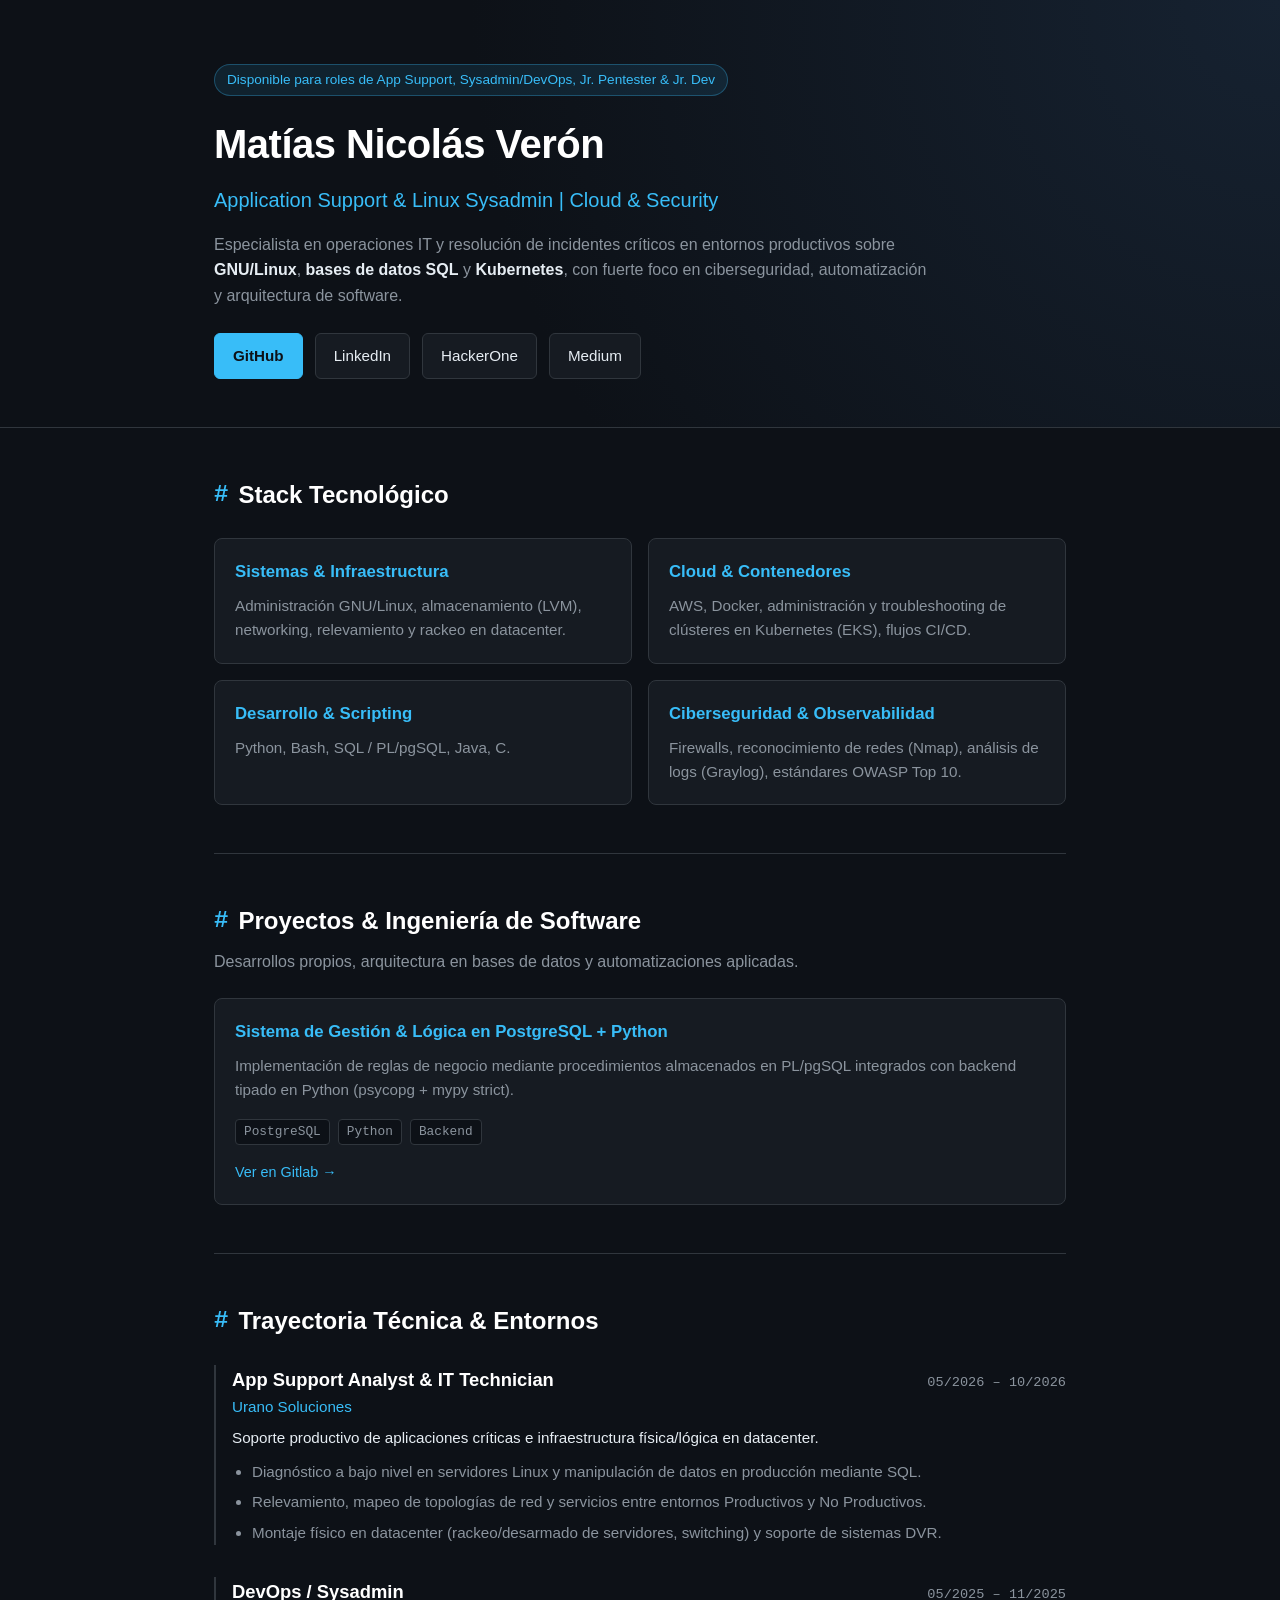
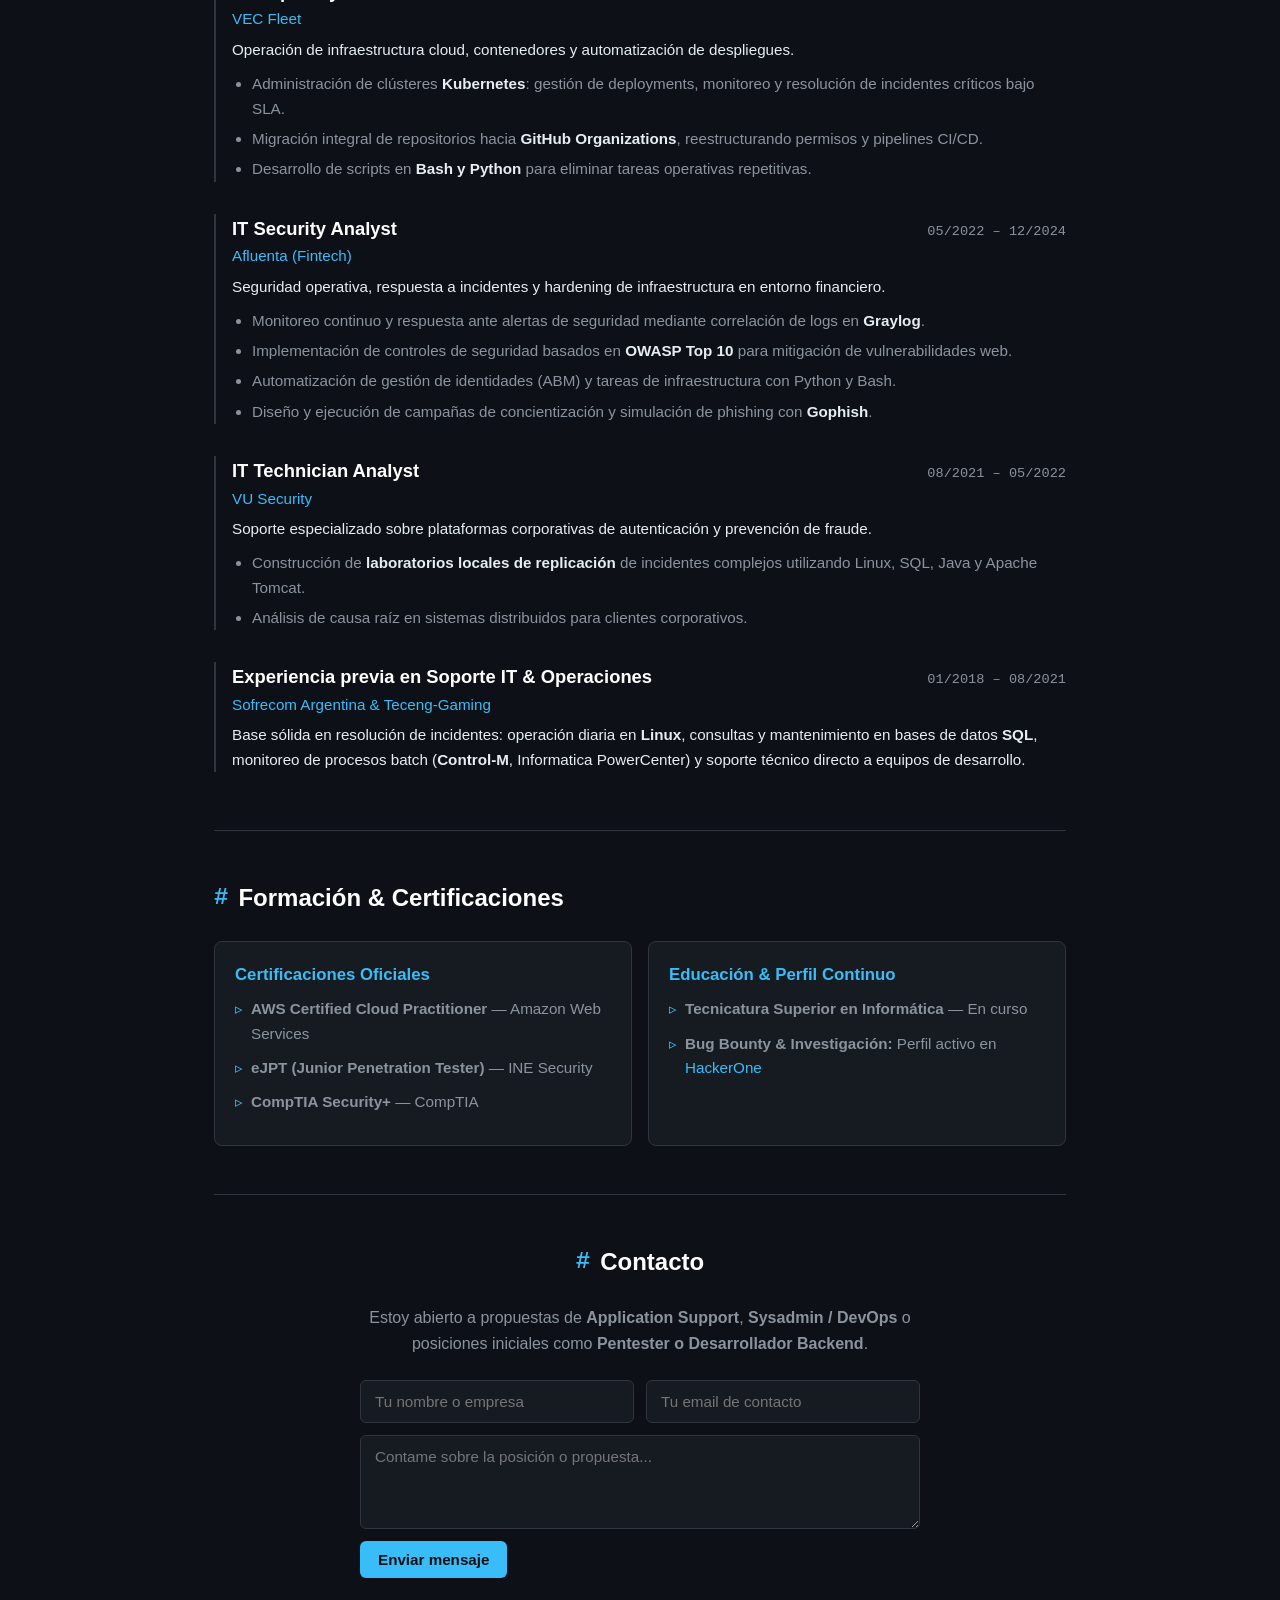
==== index.html @ e2628ff7 "Rename myWeb.html to index.html" ====
<!DOCTYPE html>
<html lang="es">
<head>
    <meta charset="UTF-8">
    <meta name="viewport" content="width=device-width, initial-scale=1.0">
    <title>Matias Nicolas Veron | Application Support, Sysadmin & DevOps</title>
    <link rel="stylesheet" href="style.css">
</head>
<body>
    <header class="hero">
        <div class="container">
            <span class="badge-status">Disponible para roles de App Support, Sysadmin/DevOps, Jr. Pentester & Jr. Dev</span>
            <h1>Matías Nicolás Verón</h1>
            <p class="subtitle">Application Support & Linux Sysadmin | Cloud & Security</p>
            <p class="bio">
                Especialista en operaciones IT y resolución de incidentes críticos en entornos productivos sobre 
                <strong>GNU/Linux</strong>, <strong>bases de datos SQL</strong> y <strong>Kubernetes</strong>, con fuerte foco 
                en ciberseguridad, automatización y arquitectura de software.
            </p>
            <nav class="social-links">
                <a class="btn primary" href="https://github.com/dempseyroll" target="_blank" rel="noopener">GitHub</a>
                <a class="btn" href="https://linkedin.com/in/matias-veron" target="_blank" rel="noopener">LinkedIn</a>
                <a class="btn" href="https://hackerone.com/dempseyroll?type=user" target="_blank" rel="noopener">HackerOne</a>
                <a class="btn" href="https://medium.com/@d3mps3y" target="_blank" rel="noopener">Medium</a>
            </nav>
        </div>
    </header>

    <main class="container">

        <!-- STACK TECNOLÓGICO -->
        <section id="stack">
            <h2>Stack Tecnológico</h2>
            <div class="grid-2">
                <div class="card">
                    <h3>Sistemas & Infraestructura</h3>
                    <p>Administración GNU/Linux, almacenamiento (LVM), networking, relevamiento y rackeo en datacenter.</p>
                </div>
                <div class="card">
                    <h3>Cloud & Contenedores</h3>
                    <p>AWS, Docker, administración y troubleshooting de clústeres en Kubernetes (EKS), flujos CI/CD.</p>
                </div>
                <div class="card">
                    <h3>Desarrollo & Scripting</h3>
                    <p>Python, Bash, SQL / PL/pgSQL, Java, C.</p>
                </div>
                <div class="card">
                    <h3>Ciberseguridad & Observabilidad</h3>
                    <p>Firewalls, reconocimiento de redes (Nmap), análisis de logs (Graylog), estándares OWASP Top 10.</p>
                </div>
            </div>
        </section>

        <!-- PROYECTOS / LABS -->
        <section id="proyectos">
            <h2>Proyectos & Ingeniería de Software</h2>
            <p class="section-intro">Desarrollos propios, arquitectura en bases de datos y automatizaciones aplicadas.</p>
            <div class="grid-2">
                <article class="card project-card">
                    <h3>Sistema de Gestión & Lógica en PostgreSQL + Python</h3>
                    <p>Implementación de reglas de negocio mediante procedimientos almacenados en PL/pgSQL integrados con backend tipado en Python (psycopg + mypy strict).</p>
                    <div class="tags">
                        <span>PostgreSQL</span><span>Python</span><span>Backend</span>
                    </div>
                    <a href="https://gitlab.com/veronmatias/aima_herrero_ortiz_veron_db1" target="_blank" rel="noopener" class="link-arrow">Ver en Gitlab →</a>
                </article>
            </div>
        </section>

        <!-- EXPERIENCIA LABORAL -->
        <section id="experiencia">
            <h2>Trayectoria Técnica & Entornos</h2>

            <article class="job">
                <div class="job-header">
                    <div>
                        <h3>App Support Analyst & IT Technician</h3>
                        <span class="company">Urano Soluciones</span>
                    </div>
                    <span class="date">05/2026 – 10/2026</span>
                </div>
                <p class="job-summary">Soporte productivo de aplicaciones críticas e infraestructura física/lógica en datacenter.</p>
                <ul>
                    <li>Diagnóstico a bajo nivel en servidores Linux y manipulación de datos en producción mediante SQL.</li>
                    <li>Relevamiento, mapeo de topologías de red y servicios entre entornos Productivos y No Productivos.</li>
                    <li>Montaje físico en datacenter (rackeo/desarmado de servidores, switching) y soporte de sistemas DVR.</li>
                </ul>
            </article>

            <article class="job">
                <div class="job-header">
                    <div>
                        <h3>DevOps / Sysadmin</h3>
                        <span class="company">VEC Fleet</span>
                    </div>
                    <span class="date">05/2025 – 11/2025</span>
                </div>
                <p class="job-summary">Operación de infraestructura cloud, contenedores y automatización de despliegues.</p>
                <ul>
                    <li>Administración de clústeres <strong>Kubernetes</strong>: gestión de deployments, monitoreo y resolución de incidentes críticos bajo SLA.</li>
                    <li>Migración integral de repositorios hacia <strong>GitHub Organizations</strong>, reestructurando permisos y pipelines CI/CD.</li>
                    <li>Desarrollo de scripts en <strong>Bash y Python</strong> para eliminar tareas operativas repetitivas.</li>
                </ul>
            </article>

            <article class="job">
                <div class="job-header">
                    <div>
                        <h3>IT Security Analyst</h3>
                        <span class="company">Afluenta (Fintech)</span>
                    </div>
                    <span class="date">05/2022 – 12/2024</span>
                </div>
                <p class="job-summary">Seguridad operativa, respuesta a incidentes y hardening de infraestructura en entorno financiero.</p>
                <ul>
                    <li>Monitoreo continuo y respuesta ante alertas de seguridad mediante correlación de logs en <strong>Graylog</strong>.</li>
                    <li>Implementación de controles de seguridad basados en <strong>OWASP Top 10</strong> para mitigación de vulnerabilidades web.</li>
                    <li>Automatización de gestión de identidades (ABM) y tareas de infraestructura con Python y Bash.</li>
                    <li>Diseño y ejecución de campañas de concientización y simulación de phishing con <strong>Gophish</strong>.</li>
                </ul>
            </article>

            <article class="job">
                <div class="job-header">
                    <div>
                        <h3>IT Technician Analyst</h3>
                        <span class="company">VU Security</span>
                    </div>
                    <span class="date">08/2021 – 05/2022</span>
                </div>
                <p class="job-summary">Soporte especializado sobre plataformas corporativas de autenticación y prevención de fraude.</p>
                <ul>
                    <li>Construcción de <strong>laboratorios locales de replicación</strong> de incidentes complejos utilizando Linux, SQL, Java y Apache Tomcat.</li>
                    <li>Análisis de causa raíz en sistemas distribuidos para clientes corporativos.</li>
                </ul>
            </article>

            <article class="job compact">
                <div class="job-header">
                    <div>
                        <h3>Experiencia previa en Soporte IT & Operaciones</h3>
                        <span class="company">Sofrecom Argentina & Teceng-Gaming</span>
                    </div>
                    <span class="date">01/2018 – 08/2021</span>
                </div>
                <p class="job-summary">
                    Base sólida en resolución de incidentes: operación diaria en <strong>Linux</strong>, 
                    consultas y mantenimiento en bases de datos <strong>SQL</strong>, monitoreo de procesos batch (<strong>Control-M</strong>, 
                    Informatica PowerCenter) y soporte técnico directo a equipos de desarrollo.
                </p>
            </article>
        </section>

        <!-- FORMACIÓN Y CERTIFICACIONES -->
        <section id="formacion">
            <h2>Formación & Certificaciones</h2>
            <div class="grid-2">
                <div class="card">
                    <h3>Certificaciones Oficiales</h3>
                    <ul class="cert-list">
                        <li><strong>AWS Certified Cloud Practitioner</strong> — Amazon Web Services</li>
                        <li><strong>eJPT (Junior Penetration Tester)</strong> — INE Security</li>
                        <li><strong>CompTIA Security+</strong> — CompTIA</li>
                    </ul>
                </div>
                <div class="card">
                    <h3>Educación & Perfil Continuo</h3>
                    <ul class="cert-list">
                        <li><strong>Tecnicatura Superior en Informática</strong> — En curso</li>
                        <li><strong>Bug Bounty & Investigación:</strong> Perfil activo en <a href="https://hackerone.com/dempseyroll?type=user" target="_blank" rel="noopener">HackerOne</a></li>
                    </ul>
                </div>
            </div>
        </section>

<!-- CONTACTO -->
        <section id="contacto" class="contact-box">
            <h2>Contacto</h2>
            <p>Estoy abierto a propuestas de <strong>Application Support</strong>, <strong>Sysadmin / DevOps</strong> o posiciones iniciales como <strong>Pentester o Desarrollador Backend</strong>.</p>
            
            <form action="https://formspree.io/f/mrpqjyna" method="POST" class="contact-form">
                <div class="form-row">
                    <input type="text" name="name" placeholder="Tu nombre o empresa" required>
                    <input type="email" name="email" placeholder="Tu email de contacto" required>
                </div>
                <textarea name="message" rows="4" placeholder="Contame sobre la posición o propuesta..." required></textarea>
                
                <!-- Campo oculto anti-spam (honeypot) -->
                <input type="text" name="_gotcha" style="display:none">
                
                <button type="submit" class="btn primary">Enviar mensaje</button>
            </form>
        </section>

    </main>

</body>
</html>
---- style.css ----
:root {
    --bg: #0d1117;
    --surface: #161b22;
    --border: #30363d;
    --text: #e6edf3;
    --text-muted: #8b949e;
    --accent: #38bdf8;
    --accent-hover: #7dd3fc;
}

* {
    box-sizing: border-box;
    margin: 0;
    padding: 0;
}

body {
    font-family: -apple-system, BlinkMacSystemFont, "Segoe UI", Roboto, Helvetica, Arial, sans-serif;
    background-color: var(--bg);
    color: var(--text);
    line-height: 1.6;
    font-size: 16px;
}

.container {
    max-width: 900px;
    margin: 0 auto;
    padding: 0 24px;
}

/* HERO */
.hero {
    padding: 64px 0 48px;
    border-bottom: 1px solid var(--border);
    background: radial-gradient(circle at top right, #162231, var(--bg) 60%);
}

.badge-status {
    display: inline-block;
    font-size: 0.85rem;
    color: var(--accent);
    background: rgba(56, 189, 248, 0.1);
    border: 1px solid rgba(56, 189, 248, 0.3);
    padding: 4px 12px;
    border-radius: 999px;
    margin-bottom: 16px;
}

h1 {
    font-size: 2.5rem;
    color: #ffffff;
    letter-spacing: -0.5px;
    margin-bottom: 8px;
}

.subtitle {
    font-size: 1.25rem;
    color: var(--accent);
    font-weight: 500;
    margin-bottom: 16px;
}

.bio {
    color: var(--text-muted);
    max-width: 720px;
    margin-bottom: 24px;
}

.bio strong {
    color: var(--text);
}

/* BOTONES */
.social-links {
    display: flex;
    flex-wrap: wrap;
    gap: 12px;
}

.btn {
    text-decoration: none;
    padding: 10px 18px;
    border-radius: 6px;
    font-weight: 500;
    font-size: 0.95rem;
    background: var(--surface);
    color: var(--text);
    border: 1px solid var(--border);
    transition: all 0.2s ease;
}

.btn:hover {
    border-color: var(--accent);
    color: var(--accent);
}

.btn.primary {
    background: var(--accent);
    color: #0d1117;
    border-color: var(--accent);
    font-weight: 600;
}

.btn.primary:hover {
    background: var(--accent-hover);
    color: #0d1117;
}

/* SECCIONES */
section {
    padding: 48px 0;
    border-bottom: 1px solid var(--border);
}

h2 {
    font-size: 1.5rem;
    color: #ffffff;
    margin-bottom: 24px;
    display: flex;
    align-items: center;
    gap: 10px;
}

h2::before {
    content: "#";
    color: var(--accent);
    font-family: monospace;
}

.section-intro {
    color: var(--text-muted);
    margin-top: -16px;
    margin-bottom: 24px;
}

/* GRIDS Y TARJETAS */
.grid-2 {
    display: grid;
    grid-template-columns: repeat(auto-fit, minmax(280px, 1fr));
    gap: 16px;
}

.card {
    background: var(--surface);
    border: 1px solid var(--border);
    padding: 20px;
    border-radius: 8px;
}

.card h3 {
    font-size: 1.05rem;
    color: var(--accent);
    margin-bottom: 8px;
}

.card p {
    color: var(--text-muted);
    font-size: 0.95rem;
}

/* PROYECTOS */
.project-card {
    display: flex;
    flex-direction: column;
    justify-content: space-between;
}

.tags {
    display: flex;
    flex-wrap: wrap;
    gap: 8px;
    margin: 16px 0;
}

.tags span {
    font-size: 0.8rem;
    font-family: monospace;
    background: var(--bg);
    color: var(--text-muted);
    padding: 2px 8px;
    border-radius: 4px;
    border: 1px solid var(--border);
}

.link-arrow {
    color: var(--accent);
    text-decoration: none;
    font-size: 0.9rem;
    font-weight: 500;
}

.link-arrow:hover {
    text-decoration: underline;
}

/* EXPERIENCIA */
.job {
    margin-bottom: 32px;
    padding-left: 16px;
    border-left: 2px solid var(--border);
}

.job:hover {
    border-left-color: var(--accent);
}

.job:last-child {
    margin-bottom: 0;
}

.job-header {
    display: flex;
    justify-content: space-between;
    align-items: baseline;
    flex-wrap: wrap;
    gap: 8px;
    margin-bottom: 6px;
}

.job h3 {
    font-size: 1.15rem;
    color: #ffffff;
}

.company {
    color: var(--accent);
    font-weight: 500;
    font-size: 0.95rem;
}

.date {
    font-family: monospace;
    font-size: 0.85rem;
    color: var(--text-muted);
}

.job-summary {
    color: var(--text);
    font-size: 0.95rem;
    margin-bottom: 10px;
}

.job ul {
    padding-left: 20px;
    color: var(--text-muted);
    font-size: 0.95rem;
}

.job li {
    margin-bottom: 6px;
}

.job li strong {
    color: var(--text);
}

/* CERTIFICACIONES */
.cert-list {
    list-style: none;
}

.cert-list li {
    color: var(--text-muted);
    font-size: 0.95rem;
    margin-bottom: 10px;
    padding-left: 16px;
    position: relative;
}

.cert-list li::before {
    content: "▹";
    position: absolute;
    left: 0;
    color: var(--accent);
}

.cert-list a {
    color: var(--accent);
    text-decoration: none;
}

/* CONTACTO Y FOOTER */
.contact-box {
    text-align: center;
    border-bottom: none;
}

.contact-box h2 {
    justify-content: center;
}

.contact-box p {
    color: var(--text-muted);
    max-width: 550px;
    margin: 0 auto 24px;
}

.contact-box .social-links {
    justify-content: center;
}

footer {
    text-align: center;
    padding: 24px;
    color: var(--text-muted);
    font-size: 0.85rem;
    border-top: 1px solid var(--border);
}

/* FORMULARIO DE CONTACTO */
.contact-form {
    max-width: 560px;
    margin: 0 auto;
    display: flex;
    flex-direction: column;
    gap: 12px;
    text-align: left;
}

.form-row {
    display: grid;
    grid-template-columns: 1fr 1fr;
    gap: 12px;
}

@media (max-width: 600px) {
    .form-row {
        grid-template-columns: 1fr;
    }
}

.contact-form input,
.contact-form textarea {
    width: 100%;
    padding: 12px 14px;
    background: var(--surface);
    border: 1px solid var(--border);
    border-radius: 6px;
    color: var(--text);
    font-family: inherit;
    font-size: 0.95rem;
    transition: border-color 0.2s ease;
}

.contact-form input:focus,
.contact-form textarea:focus {
    outline: none;
    border-color: var(--accent);
}

.contact-form button {
    align-self: flex-start;
    cursor: pointer;
    border: none;
}
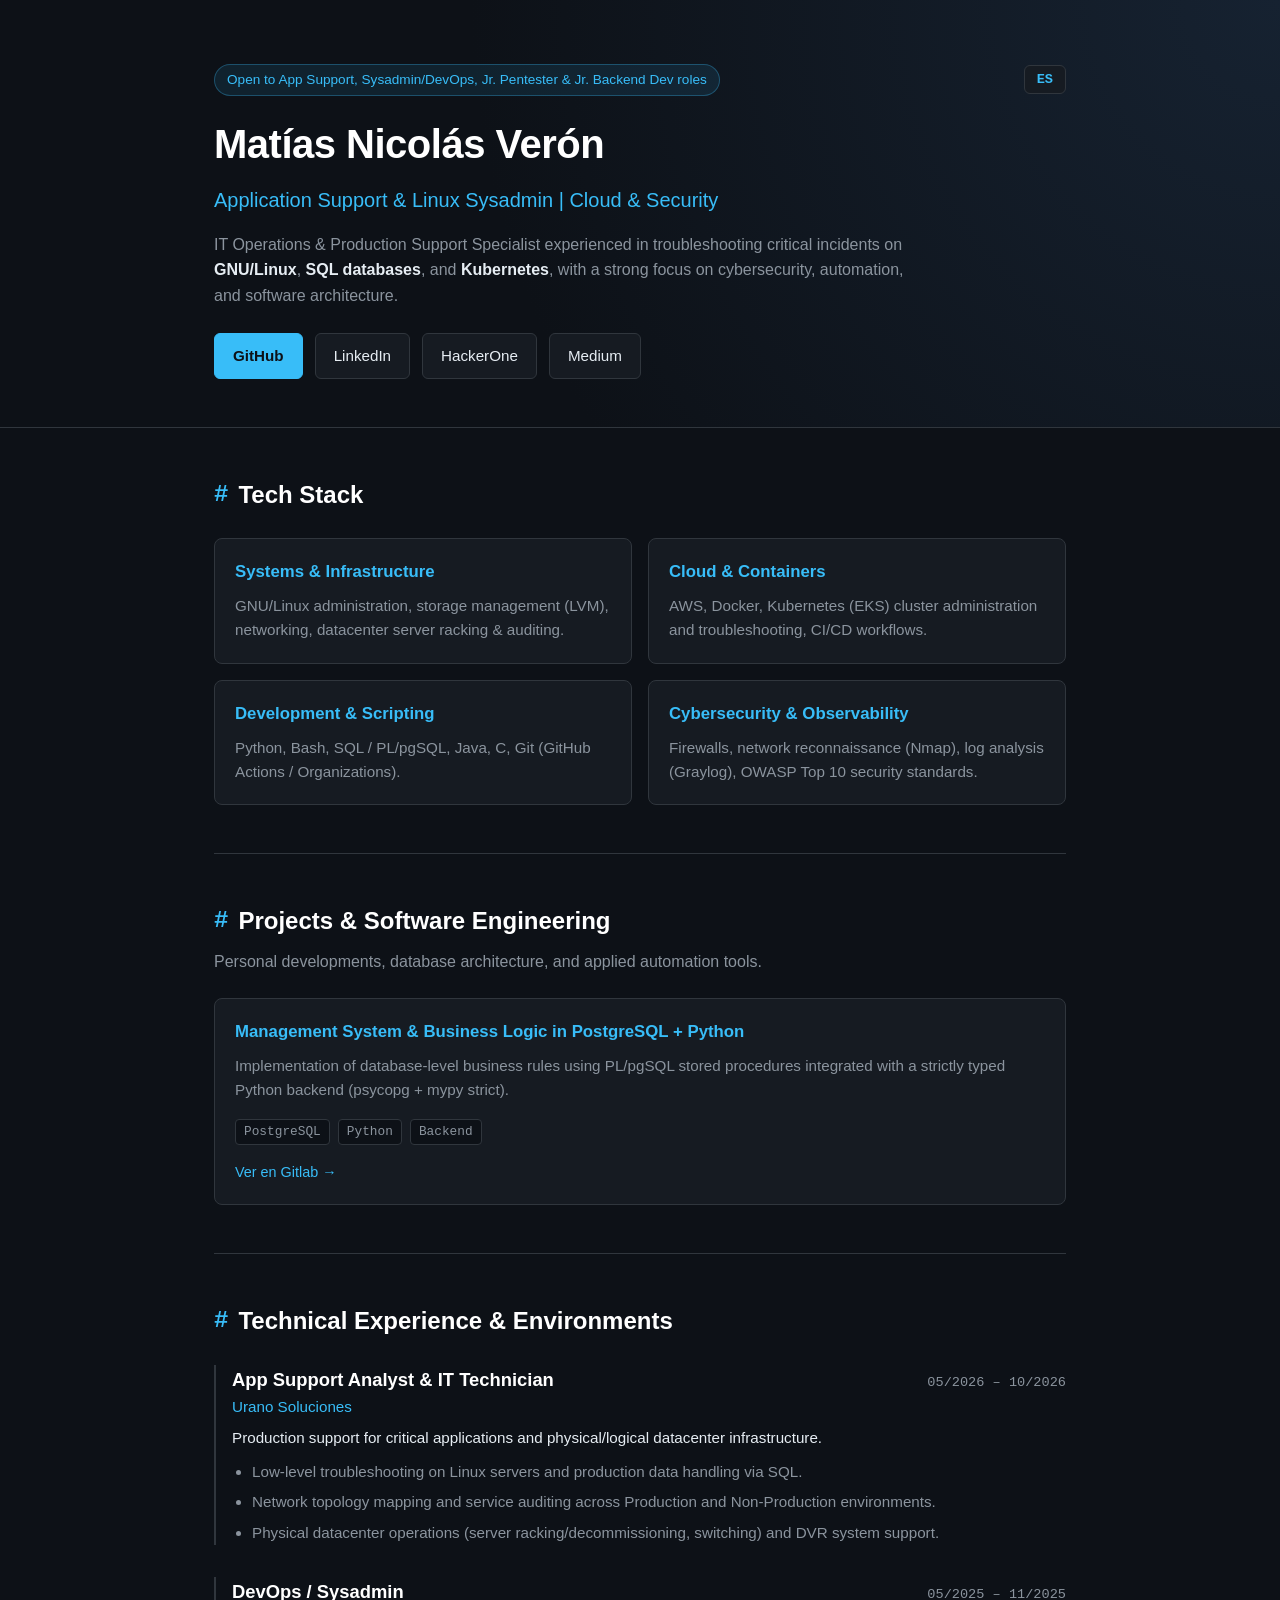
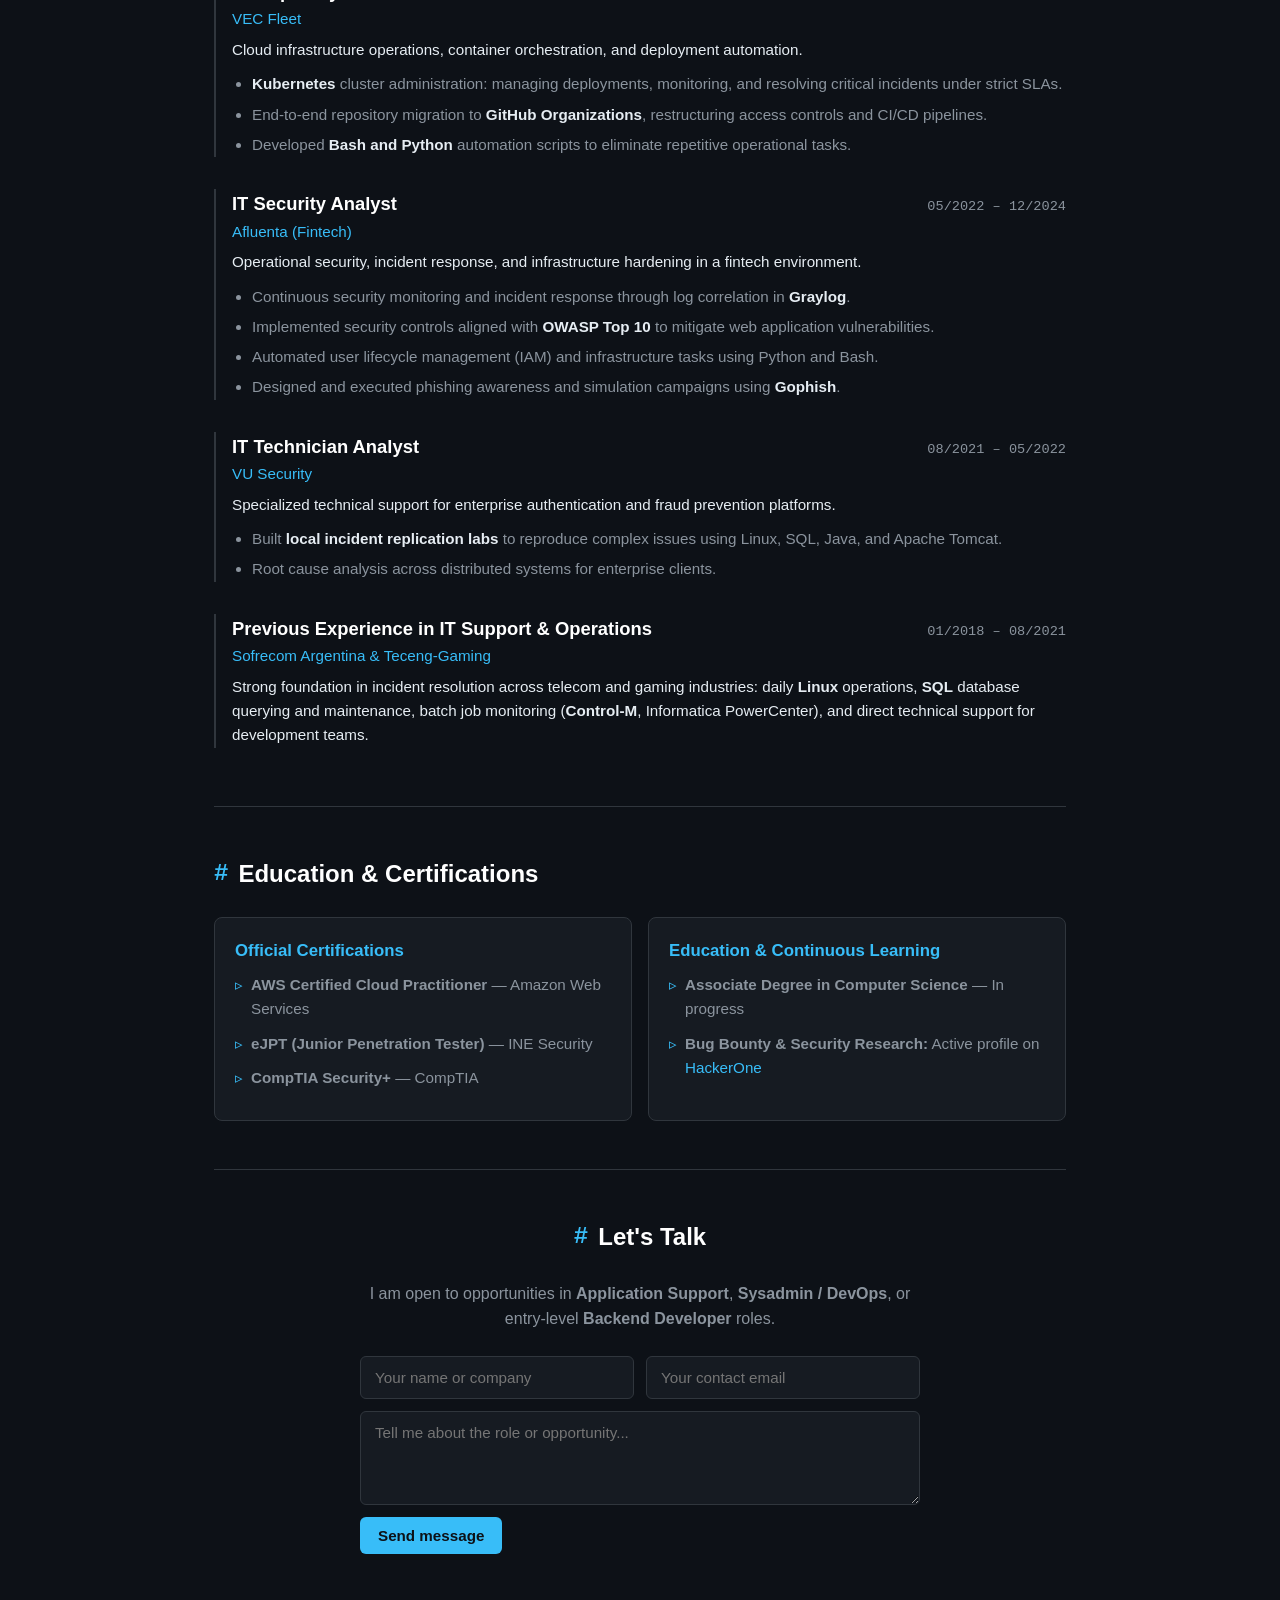
==== commit d4499f27: "Se agrega lang.js + styles" ====
--- a/index.html
+++ b/index.html
@@ -9,10 +9,14 @@
 <body>
     <header class="hero">
         <div class="container">
-            <span class="badge-status">Disponible para roles de App Support, Sysadmin/DevOps, Jr. Pentester & Jr. Dev</span>
+            <div class="top-bar">
+                <span class="badge-status" data-i18n="badge">Disponible para roles de App Support, Sysadmin/DevOps, Jr. Pentester & Jr. Dev</span>
+                <button id="lang-toggle" class="lang-btn" aria-label="Cambiar idioma / Switch language">EN</button>
+            </div>
+
             <h1>Matías Nicolás Verón</h1>
             <p class="subtitle">Application Support & Linux Sysadmin | Cloud & Security</p>
-            <p class="bio">
+            <p class="bio" data-i18n="bio">
                 Especialista en operaciones IT y resolución de incidentes críticos en entornos productivos sobre 
                 <strong>GNU/Linux</strong>, <strong>bases de datos SQL</strong> y <strong>Kubernetes</strong>, con fuerte foco 
                 en ciberseguridad, automatización y arquitectura de software.
@@ -30,35 +34,35 @@
 
         <!-- STACK TECNOLÓGICO -->
         <section id="stack">
-            <h2>Stack Tecnológico</h2>
+            <h2 data-i18n="sec_stack">Stack Tecnológico</h2>
             <div class="grid-2">
                 <div class="card">
-                    <h3>Sistemas & Infraestructura</h3>
-                    <p>Administración GNU/Linux, almacenamiento (LVM), networking, relevamiento y rackeo en datacenter.</p>
-                </div>
-                <div class="card">
-                    <h3>Cloud & Contenedores</h3>
-                    <p>AWS, Docker, administración y troubleshooting de clústeres en Kubernetes (EKS), flujos CI/CD.</p>
-                </div>
-                <div class="card">
-                    <h3>Desarrollo & Scripting</h3>
-                    <p>Python, Bash, SQL / PL/pgSQL, Java, C.</p>
-                </div>
-                <div class="card">
-                    <h3>Ciberseguridad & Observabilidad</h3>
-                    <p>Firewalls, reconocimiento de redes (Nmap), análisis de logs (Graylog), estándares OWASP Top 10.</p>
+                    <h3 data-i18n="stack_sys_title">Sistemas & Infraestructura</h3>
+                    <p data-i18n="stack_sys_desc">Administración GNU/Linux, almacenamiento (LVM), networking, relevamiento y rackeo en datacenter.</p>
+                </div>
+                <div class="card">
+                    <h3 data-i18n="stack_cloud_title">Cloud & Contenedores</h3>
+                    <p data-i18n="stack_cloud_desc">AWS, Docker, administración y troubleshooting de clústeres en Kubernetes (EKS), flujos CI/CD.</p>
+                </div>
+                <div class="card">
+                    <h3 data-i18n="stack_dev_title">Desarrollo & Scripting</h3>
+                    <p data-i18n="stack_dev_desc">Python, Bash, SQL / PL/pgSQL, Java, C.</p>
+                </div>
+                <div class="card">
+                    <h3 data-i18n="stack_sec_title">Ciberseguridad & Observabilidad</h3>
+                    <p data-i18n="stack_sec_desc">Firewalls, reconocimiento de redes (Nmap), análisis de logs (Graylog), estándares OWASP Top 10.</p>
                 </div>
             </div>
         </section>
 
         <!-- PROYECTOS / LABS -->
         <section id="proyectos">
-            <h2>Proyectos & Ingeniería de Software</h2>
-            <p class="section-intro">Desarrollos propios, arquitectura en bases de datos y automatizaciones aplicadas.</p>
+            <h2 data-i18n="sec_projects">Proyectos & Ingeniería de Software</h2>
+            <p class="section-intro" data-i18n="projects_intro">Desarrollos propios, arquitectura en bases de datos y automatizaciones aplicadas.</p>
             <div class="grid-2">
                 <article class="card project-card">
-                    <h3>Sistema de Gestión & Lógica en PostgreSQL + Python</h3>
-                    <p>Implementación de reglas de negocio mediante procedimientos almacenados en PL/pgSQL integrados con backend tipado en Python (psycopg + mypy strict).</p>
+                    <h3 data-i18n="proj1_title">Sistema de Gestión & Lógica en PostgreSQL + Python</h3>
+                    <p data-i18n="proj1_desc">Implementación de reglas de negocio mediante procedimientos almacenados en PL/pgSQL integrados con backend tipado en Python (psycopg + mypy strict).</p>
                     <div class="tags">
                         <span>PostgreSQL</span><span>Python</span><span>Backend</span>
                     </div>
@@ -69,7 +73,7 @@
 
         <!-- EXPERIENCIA LABORAL -->
         <section id="experiencia">
-            <h2>Trayectoria Técnica & Entornos</h2>
+            <h2 data-i18n="sec_exp">Trayectoria Técnica & Entornos</h2>
 
             <article class="job">
                 <div class="job-header">
@@ -79,11 +83,11 @@
                     </div>
                     <span class="date">05/2026 – 10/2026</span>
                 </div>
-                <p class="job-summary">Soporte productivo de aplicaciones críticas e infraestructura física/lógica en datacenter.</p>
-                <ul>
-                    <li>Diagnóstico a bajo nivel en servidores Linux y manipulación de datos en producción mediante SQL.</li>
-                    <li>Relevamiento, mapeo de topologías de red y servicios entre entornos Productivos y No Productivos.</li>
-                    <li>Montaje físico en datacenter (rackeo/desarmado de servidores, switching) y soporte de sistemas DVR.</li>
+                <p class="job-summary" data-i18n="job1_sum">Soporte productivo de aplicaciones críticas e infraestructura física/lógica en datacenter.</p>
+                <ul>
+                    <li data-i18n="job1_li1">Diagnóstico a bajo nivel en servidores Linux y manipulación de datos en producción mediante SQL.</li>
+                    <li data-i18n="job1_li2">Relevamiento, mapeo de topologías de red y servicios entre entornos Productivos y No Productivos.</li>
+                    <li data-i18n="job1_li3">Montaje físico en datacenter (rackeo/desarmado de servidores, switching) y soporte de sistemas DVR.</li>
                 </ul>
             </article>
 
@@ -95,11 +99,11 @@
                     </div>
                     <span class="date">05/2025 – 11/2025</span>
                 </div>
-                <p class="job-summary">Operación de infraestructura cloud, contenedores y automatización de despliegues.</p>
-                <ul>
-                    <li>Administración de clústeres <strong>Kubernetes</strong>: gestión de deployments, monitoreo y resolución de incidentes críticos bajo SLA.</li>
-                    <li>Migración integral de repositorios hacia <strong>GitHub Organizations</strong>, reestructurando permisos y pipelines CI/CD.</li>
-                    <li>Desarrollo de scripts en <strong>Bash y Python</strong> para eliminar tareas operativas repetitivas.</li>
+                <p class="job-summary" data-i18n="job2_sum">Operación de infraestructura cloud, contenedores y automatización de despliegues.</p>
+                <ul>
+                    <li data-i18n="job2_li1">Administración de clústeres <strong>Kubernetes</strong>: gestión de deployments, monitoreo y resolución de incidentes críticos bajo SLA.</li>
+                    <li data-i18n="job2_li2">Migración integral de repositorios hacia <strong>GitHub Organizations</strong>, reestructurando permisos y pipelines CI/CD.</li>
+                    <li data-i18n="job2_li3">Desarrollo de scripts en <strong>Bash y Python</strong> para eliminar tareas operativas repetitivas.</li>
                 </ul>
             </article>
 
@@ -111,12 +115,12 @@
                     </div>
                     <span class="date">05/2022 – 12/2024</span>
                 </div>
-                <p class="job-summary">Seguridad operativa, respuesta a incidentes y hardening de infraestructura en entorno financiero.</p>
-                <ul>
-                    <li>Monitoreo continuo y respuesta ante alertas de seguridad mediante correlación de logs en <strong>Graylog</strong>.</li>
-                    <li>Implementación de controles de seguridad basados en <strong>OWASP Top 10</strong> para mitigación de vulnerabilidades web.</li>
-                    <li>Automatización de gestión de identidades (ABM) y tareas de infraestructura con Python y Bash.</li>
-                    <li>Diseño y ejecución de campañas de concientización y simulación de phishing con <strong>Gophish</strong>.</li>
+                <p class="job-summary" data-i18n="job3_sum">Seguridad operativa, respuesta a incidentes y hardening de infraestructura en entorno financiero.</p>
+                <ul>
+                    <li data-i18n="job3_li1">Monitoreo continuo y respuesta ante alertas de seguridad mediante correlación de logs en <strong>Graylog</strong>.</li>
+                    <li data-i18n="job3_li2">Implementación de controles de seguridad basados en <strong>OWASP Top 10</strong> para mitigación de vulnerabilidades web.</li>
+                    <li data-i18n="job3_li3">Automatización de gestión de identidades (ABM) y tareas de infraestructura con Python y Bash.</li>
+                    <li data-i18n="job3_li4">Diseño y ejecución de campañas de concientización y simulación de phishing con <strong>Gophish</strong>.</li>
                 </ul>
             </article>
 
@@ -128,22 +132,22 @@
                     </div>
                     <span class="date">08/2021 – 05/2022</span>
                 </div>
-                <p class="job-summary">Soporte especializado sobre plataformas corporativas de autenticación y prevención de fraude.</p>
-                <ul>
-                    <li>Construcción de <strong>laboratorios locales de replicación</strong> de incidentes complejos utilizando Linux, SQL, Java y Apache Tomcat.</li>
-                    <li>Análisis de causa raíz en sistemas distribuidos para clientes corporativos.</li>
+                <p class="job-summary" data-i18n="job4_sum">Soporte especializado sobre plataformas corporativas de autenticación y prevención de fraude.</p>
+                <ul>
+                    <li data-i18n="job4_li1">Construcción de <strong>laboratorios locales de replicación</strong> de incidentes complejos utilizando Linux, SQL, Java y Apache Tomcat.</li>
+                    <li data-i18n="job4_li2">Análisis de causa raíz en sistemas distribuidos para clientes corporativos.</li>
                 </ul>
             </article>
 
             <article class="job compact">
                 <div class="job-header">
                     <div>
-                        <h3>Experiencia previa en Soporte IT & Operaciones</h3>
+                        <h3 data-i18n="job5_title">Experiencia previa en Soporte IT & Operaciones</h3>
                         <span class="company">Sofrecom Argentina & Teceng-Gaming</span>
                     </div>
                     <span class="date">01/2018 – 08/2021</span>
                 </div>
-                <p class="job-summary">
+                <p class="job-summary" data-i18n="job5_sum">
                     Base sólida en resolución de incidentes: operación diaria en <strong>Linux</strong>, 
                     consultas y mantenimiento en bases de datos <strong>SQL</strong>, monitoreo de procesos batch (<strong>Control-M</strong>, 
                     Informatica PowerCenter) y soporte técnico directo a equipos de desarrollo.
@@ -153,10 +157,10 @@
 
         <!-- FORMACIÓN Y CERTIFICACIONES -->
         <section id="formacion">
-            <h2>Formación & Certificaciones</h2>
+            <h2 data-i18n="sec_edu">Formación & Certificaciones</h2>
             <div class="grid-2">
                 <div class="card">
-                    <h3>Certificaciones Oficiales</h3>
+                    <h3 data-i18n="edu_cert_title">Certificaciones Oficiales</h3>
                     <ul class="cert-list">
                         <li><strong>AWS Certified Cloud Practitioner</strong> — Amazon Web Services</li>
                         <li><strong>eJPT (Junior Penetration Tester)</strong> — INE Security</li>
@@ -164,10 +168,10 @@
                     </ul>
                 </div>
                 <div class="card">
-                    <h3>Educación & Perfil Continuo</h3>
+                    <h3 data-i18n="edu_uni_title">Educación & Perfil Continuo</h3>
                     <ul class="cert-list">
-                        <li><strong>Tecnicatura Superior en Informática</strong> — En curso</li>
-                        <li><strong>Bug Bounty & Investigación:</strong> Perfil activo en <a href="https://hackerone.com/dempseyroll?type=user" target="_blank" rel="noopener">HackerOne</a></li>
+                        <li data-i18n="edu_uni_item"><strong>Tecnicatura Superior en Informática</strong> — En curso</li>
+                        <li data-i18n="edu_h1_item"><strong>Bug Bounty & Investigación:</strong> Perfil activo en <a href="https://hackerone.com/dempseyroll?type=user" target="_blank" rel="noopener">HackerOne</a></li>
                     </ul>
                 </div>
             </div>
@@ -175,24 +179,24 @@
 
 <!-- CONTACTO -->
         <section id="contacto" class="contact-box">
-            <h2>Contacto</h2>
-            <p>Estoy abierto a propuestas de <strong>Application Support</strong>, <strong>Sysadmin / DevOps</strong> o posiciones iniciales como <strong>Pentester o Desarrollador Backend</strong>.</p>
+            <h2 data-i18n="sec_contact">Contacto</h2>
+            <p data-i18n="contact_intro">Estoy abierto a propuestas de <strong>Application Support</strong>, <strong>Sysadmin / DevOps</strong> o posiciones iniciales como <strong>Pentester o Desarrollador Backend</strong>.</p>
             
             <form action="https://formspree.io/f/mrpqjyna" method="POST" class="contact-form">
                 <div class="form-row">
-                    <input type="text" name="name" placeholder="Tu nombre o empresa" required>
-                    <input type="email" name="email" placeholder="Tu email de contacto" required>
-                </div>
-                <textarea name="message" rows="4" placeholder="Contame sobre la posición o propuesta..." required></textarea>
+                    <input type="text" name="name" placeholder="Tu nombre o empresa" data-i18n-placeholder="form_name" required>
+                    <input type="email" name="email" placeholder="Tu email de contacto" data-i18n-placeholder="form_email" required>
+                </div>
+                <textarea name="message" rows="4" placeholder="Contame sobre la posición o propuesta..." data-i18n-placeholder="form_msg" required></textarea>
                 
                 <!-- Campo oculto anti-spam (honeypot) -->
                 <input type="text" name="_gotcha" style="display:none">
                 
-                <button type="submit" class="btn primary">Enviar mensaje</button>
+                <button type="submit" class="btn primary" data-i18n="form_btn">Enviar mensaje</button>
             </form>
         </section>
 
     </main>
-
+<script src="lang.js"></script>
 </body>
-</html>
+</html>
--- a/style.css
+++ b/style.css
@@ -352,4 +352,36 @@
     align-self: flex-start;
     cursor: pointer;
     border: none;
+}
+
+/* BARRA SUPERIOR Y BOTÓN DE IDIOMA */
+.top-bar {
+    display: flex;
+    justify-content: space-between;
+    align-items: center;
+    gap: 12px;
+    margin-bottom: 16px;
+}
+
+.top-bar .badge-status {
+    margin-bottom: 0;
+}
+
+.lang-btn {
+    background: var(--surface);
+    color: var(--accent);
+    border: 1px solid var(--border);
+    padding: 6px 12px;
+    border-radius: 6px;
+    font-family: monospace;
+    font-weight: bold;
+    font-size: 0.85rem;
+    cursor: pointer;
+    transition: all 0.2s ease;
+    flex-shrink: 0;
+}
+
+.lang-btn:hover {
+    border-color: var(--accent);
+    background: rgba(56, 189, 248, 0.1);
 }
